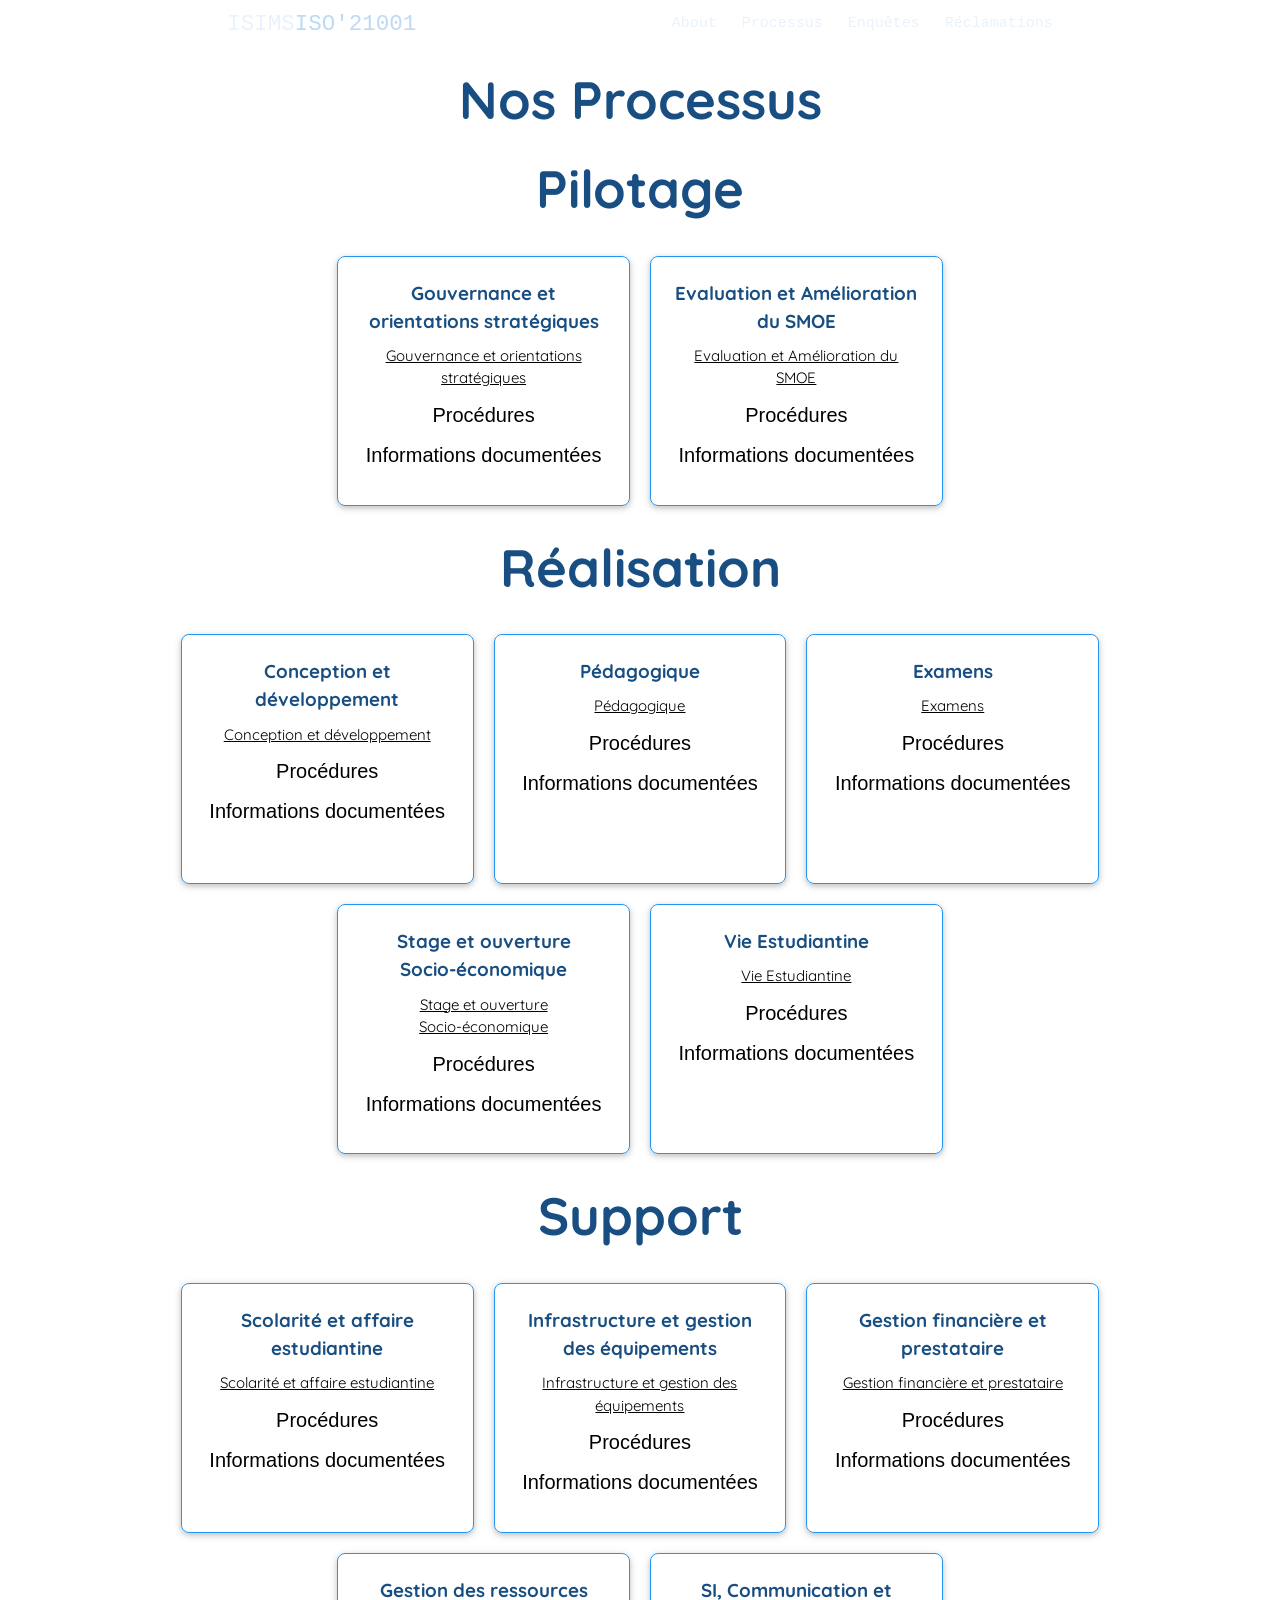
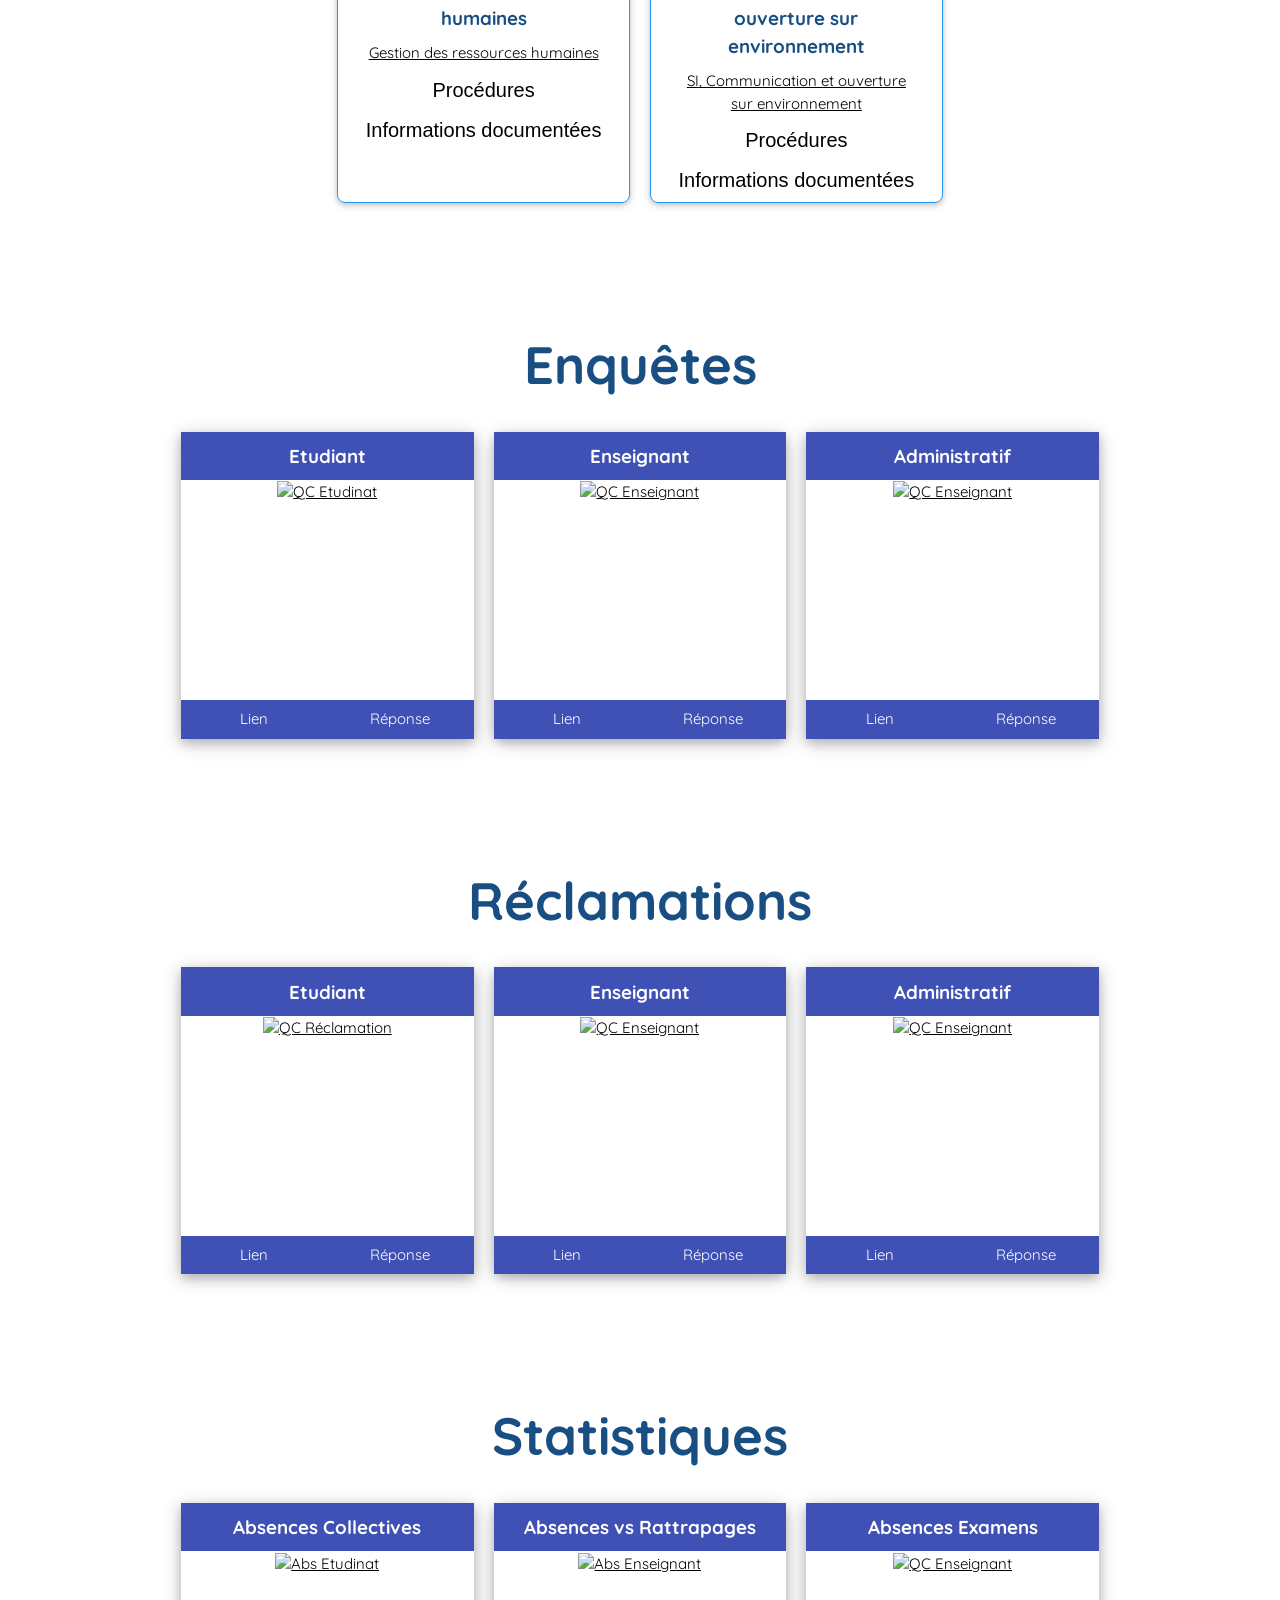
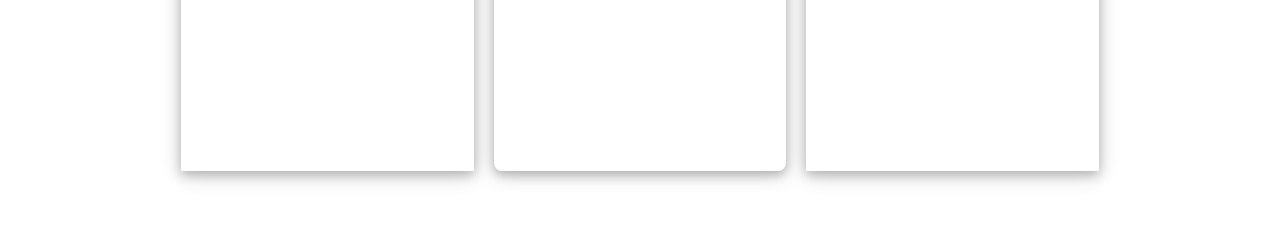
==== index.html @ 94fb9f9e "Add files via upload" ====
<!DOCTYPE html>
<html lang="en">
  <head>
    <meta name="viewport" content="width=device-width, initial-scale=1.0">
    <meta charset="UTF-8">
    <title>ISIMSISO'21001</title>
    <link rel="preconnect" href="https://fonts.googleapis.com">
    <link rel="preconnect" href="https://fonts.gstatic.com" crossorigin>
    <link href="https://fonts.googleapis.com/css2?family=Quicksand&display=swap" rel="stylesheet">
    <link rel="stylesheet" href="https://www.w3schools.com/w3css/4/w3.css">
    <link rel="stylesheet" href="https://www.w3schools.com/lib/w3-colors-highway.css">
    <link rel="stylesheet" href="https://cdnjs.cloudflare.com/ajax/libs/font-awesome/4.7.0/css/font-awesome.min.css">
    <link rel="stylesheet" href="styles.css">
  </head>
  <body>

      <div class="navigation w3-highway-blue w3-container">
        <nav class="nav-container w3-padding-large">
          <div class="logo">
            <a href="#home" >ISIMS<span>ISO'21001</span></a>
          </div>
          <div class="mobile-button">
            <span style="float: right;" onclick="toggleMobileNavigation()">&#9776;</span>
          </div>
          <div class="links">
            <a href="#about" >About</a>
            <a href="#Processus" >Processus</a>
            <a href="#Enquêtes" >Enquêtes</a>
            <a href="#Réclamations" >Réclamations</a>            
          </div>
          <div id="mobile-sidenav" class="mobile-links w3-highway-blue">
            <div class="mobile-logo" style="display: inline;">
              <a href="#home" class="logo">ISIMS<span>SFAX</span></a>
              <span style="width: 100%;"></span>
              <a href="javascript:void(0)" class="closebtn" onclick="toggleMobileNavigation()">&times;</a>
            </div>
            <a href="#about" onclick="toggleMobileNavigation()">About Us</a>
            <a href="#Processus" onclick="toggleMobileNavigation()">Processus</a>
            <a href="#Enquêtes" onclick="toggleMobileNavigation()">Enquêtes</a>
            <a href="#Réclamation" onclick="toggleMobileNavigation()">Réclamation</a>
          </div>
        </nav>
      </div>
      <div class="services container" id="Processus">
        <h2 class="w3-center">Nos Processus</h2>
        <h2 class="w3-center">Pilotage</h2>
        <div class="cards w3-padding-large w3-margin-top">
          <div class="card w3-card-2 w3-padding-large w3-border w3-border-blue w3-round-large">
            <h3>Gouvernance et orientations stratégiques</h3>
            <a href="PGV.html">Gouvernance et orientations stratégiques</a>
            <div class="card-text">
              <h4>Procédures</h4>
              <h4>Informations documentées</h4>
            </div>
          </div>
          <div class="card w3-card-2 w3-padding-large w3-border w3-border-blue w3-round-large">
            <h3>Evaluation et Amélioration du SMOE</h3>
            <a href="PGV.html">Evaluation et Amélioration du SMOE</a>
            <div class="card-text">
              <h4>Procédures</h4>
              <h4>Informations documentées</h4>
            </div>
          </div>
        </div>
        <!--</div>
        <div class="services container" id="Processus">-->
        
                  
          <h2 class="w3-center">Réalisation</h2>
          <div class="cards w3-padding-large w3-margin-top">
          <div class="card w3-card-2 w3-padding-large w3-border w3-border-blue w3-round-large">
            <h3>Conception et développement</h3>
            <a href="Realisation.html#RCP" >Conception et développement</a>
            <div class="card-text">
              <h4>Procédures</h4>
              <h4>Informations documentées</h4>
            </div>
          </div>
          <div class="card w3-card-2 w3-padding-large w3-border w3-border-blue w3-round-large">
            <h3>Pédagogique</h3>
            <a href="Realisation.html#RPD">Pédagogique</a>
            <div class="card-text">
             <h4>Procédures</h4>
             <h4>Informations documentées</h4>
            </div>
          </div>
          <div class="card w3-card-2 w3-padding-large w3-border w3-border-blue w3-round-large">
            <h3>Examens</h3>
            <a href="Realisation.html#REX">Examens</a>
            <div class="card-text">
              <h4>Procédures</h4>
              <h4>Informations documentées</h4>
            </div>
          </div>
          <div class="card w3-card-2 w3-padding-large w3-border w3-border-blue w3-round-large">
            <h3>Stage et ouverture Socio-économique</h3>
            <a href="Realisation.html#RST">Stage et ouverture Socio-économique</a>
             <div class="card-text">
              <h4>Procédures</h4>
              <h4>Informations documentées</h4>
            </div>
          </div>
          <div class="card w3-card-2 w3-padding-large w3-border w3-border-blue w3-round-large">
            <h3>Vie Estudiantine</h3>
            <a href="Realisation.html#RVE">Vie Estudiantine</a>            
             <div class="card-text">
              <h4>Procédures</h4>
              <h4>Informations documentées</h4>
            </div>
          </div>
        </div>
        <!--</div>
        <div class="services container" id="Processus">-->
         <h2 class="w3-center">Support</h2>
          <div class="cards w3-padding-large w3-margin-top">          
           <div class="card w3-card-2 w3-padding-large w3-border w3-border-blue w3-round-large">
            <h3>Scolarité et affaire estudiantine</h3>
            <a href="Support.html#SSE">Scolarité et affaire estudiantine</a>
             <div class="card-text">
             <h4>Procédures</h4>
             <h4>Informations documentées</h4>
            </div>
          </div>
          <div class="card w3-card-2 w3-padding-large w3-border w3-border-blue w3-round-large">
            <h3>Infrastructure et gestion des équipements</h3>
            <a href="Support.html#SSE">Infrastructure et gestion des équipements</a>
             <div class="card-text">
             <h4>Procédures</h4>
              <h4>Informations documentées</h4>
            </div>
          </div>
          <div class="card w3-card-2 w3-padding-large w3-border w3-border-blue w3-round-large">
            <h3>Gestion financière et prestataire</h3>
            <a href="Support.html#SGF">Gestion financière et prestataire</a>            
             <div class="card-text">
              <h4>Procédures</h4>
              <h4>Informations documentées</h4>
            </div>
          </div>
          <div class="card w3-card-2 w3-padding-large w3-border w3-border-blue w3-round-large">
            <h3>Gestion des ressources humaines</h3>
            <a href="Support.html#RSH">Gestion des ressources humaines</a>    
             <div class="card-text">
             <h4>Procédures</h4>
             <h4>Informations documentées</h4>
            </div>
          </div>
          <div class="card w3-card-2 w3-padding-large w3-border w3-border-blue w3-round-large">
            <h3>SI, Communication et ouverture sur environnement</h3>
            <a href="Support.html#SSI">SI, Communication et ouverture sur environnement</a>    
             <div class="card-text">
             <h4>Procédures</h4>
             <h4>Informations documentées</h4>
            </div>
          </div>
        </div>
        </div> 
      </div>
      <div class="careers container" id="Enquêtes">
        <h2 class="w3-center">Enquêtes</h2>
        
        <div class="cards w3-padding-large w3-margin-top">
            <div class="card w3-card-4">
              <header class="w3-container w3-indigo">
                <h3>Etudiant</h3>
              </header>
              <div class="content w3-container">
                <div class="card-text" style="padding-bottom: 18px;">
                  <a href="https://shorturl.at/13BV6">
                  <img src="figures/QCEtu.png" alt="QC Etudinat"></a>
                </div>
              </div>
              <footer class="w3-container" style="padding: 0; display: flex;">
                <a class="w3-button w3-indigo w3-hover-blue" style="flex: 1;" href="https://shorturl.at/WZr6D" target="_blank"> Lien  </a>
                <a class="w3-button w3-indigo w3-hover-blue" style="flex: 1;" href="https://shorturl.at/ybUuu" target="_blank"> Réponse </a>
              </footer>
                </div>

            <div class="card w3-card-4 w3-round-large">
              <header class="w3-container w3-indigo">
                <h3>Enseignant</h3>
              </header>
              <div class="content w3-container">
                <div class="card-text" style="padding-bottom: 18px;">
                 <a href="https://docs.google.com/forms/d/e/1FAIpQLSdhm8moXcMyq6uoHi38skNNVl_fE5RULt7bxk6uy4bRyHBIfw/viewform">
				  
                  <img src="figures/QCEnss.png" aling width="200" height="200" alt="QC Enseignant"></a>
                </div>
              </div>
              <footer class="w3-container" style="padding: 0; display: flex;">
                <a class="w3-button w3-indigo w3-hover-blue" style="flex: 1;" href="https://shorturl.at/3wTGm" target="_blank"> Lien  </a>
                <a class="w3-button w3-indigo w3-hover-blue" style="flex: 1;" href="https://shorturl.at/n8zGJ" target="_blank"> Réponse </a>
              </footer>
             
            </div>

            <div class="card w3-card-4">
              <header class="w3-container w3-indigo">
                <h3>Administratif</h3>
              </header>
              <div class="content w3-container">
                <div class="card-text" style="padding-bottom: 20px;">
                  <a href="https://docs.google.com/forms/d/e/1FAIpQLSfBcawqxEA8gR2qJWgmaJJ5fIQBOP3DpMoL4-CYC4NF0nNQlQ/viewform">
                  <img src="figures/QCAdm.png" alt="QC Enseignant"></a>
                </div>
              </div>
              <footer class="w3-container" style="padding: 0; display: flex;">
                <a class="w3-button w3-indigo w3-hover-blue" style="flex: 1;" href="https://shorturl.at/7Tg56" target="_blank"> Lien  </a>
                <a class="w3-button w3-indigo w3-hover-blue" style="flex: 1;" href="https://shorturl.at/b4x9N" target="_blank"> Réponse </a>
              </footer>

			  
            </div>
        </div>
      </div>
      
      
       <div class="careers container" id="Réclamations">
        <h2 class="w3-center">Réclamations</h2>
        
        <div class="cards w3-padding-large w3-margin-top">
            <div class="card w3-card-4">
              <header class="w3-container w3-indigo">
                <h3>Etudiant</h3>
              </header>
              <div class="content w3-container">
                <div class="card-text" style="padding-bottom: 18px;">
                  <a href="https://docs.google.com/forms/d/e/1FAIpQLSdhm8moXcMyq6uoHi38skNNVl_fE5RULt7bxk6uy4bRyHBIfw/viewform">
                  <img src="figures/QCRec.png" alt="QC Réclamation"></a>
                </div>
              </div>
              <footer class="w3-container" style="padding: 0; display: flex;">
                <a class="w3-button w3-indigo w3-hover-blue" style="flex: 1;" href="https://script.google.com/macros/s/AKfycby4R4XvjvK1Kzv7-ja9Pfa08RZej9KY71TizJNtD1tDAK_VouI4MnRq57Qrc8p8qN6Uew/exec?page=index" target="_blank"> Lien  </a>
                <a class="w3-button w3-indigo w3-hover-blue" style="flex: 1;" href="https://script.google.com/macros/s/AKfycby4R4XvjvK1Kzv7-ja9Pfa08RZej9KY71TizJNtD1tDAK_VouI4MnRq57Qrc8p8qN6Uew/exec?page=admin" target="_blank"> Réponse </a>
              </footer>
                </div>

            <div class="card w3-card-4 w3-round-large">
              <header class="w3-container w3-indigo">
                <h3>Enseignant</h3>
              </header>
              <div class="content w3-container">
                <div class="card-text" style="padding-bottom: 20px;">
                  <a href="https://docs.google.com/forms/d/e/1FAIpQLSdhm8moXcMyq6uoHi38skNNVl_fE5RULt7bxk6uy4bRyHBIfw/viewform">
				          <img src="figures/QCEnss.png" alt="QC Enseignant"></a>
                </div>
              </div>
              <footer class="w3-container" style="padding: 0; display: flex;">
                <a class="w3-button w3-indigo w3-hover-blue" style="flex: 1;" href="https://docs.google.com/forms/d/e/1FAIpQLSfoJTOvEAYz3Cwu1wor4mR6oMPrPi_7rhs3zCyWAKB1Yo8Kug/viewform" target="_blank"> Lien  </a>
                <a class="w3-button w3-indigo w3-hover-blue" style="flex: 1;" href="https://docs.google.com/forms/d/1NCJ3yjBS_pt0lAyHrF9wL2fNBaXjbg640fJLzV3iYVM/edit#responses" target="_blank"> Réponse </a>
              </footer>
             
            </div>

            <div class="card w3-card-4">
              <header class="w3-container w3-indigo">
                <h3>Administratif</h3>
              </header>
              <div class="content w3-container">
                <div class="card-text" style="padding-bottom: 20px;">
                  <a href="https://docs.google.com/forms/d/e/1FAIpQLSfBcawqxEA8gR2qJWgmaJJ5fIQBOP3DpMoL4-CYC4NF0nNQlQ/viewform">
                  <img src="figures/QCAdm.png" alt="QC Enseignant"></a>
                </div>
              </div>
              <footer class="w3-container" style="padding: 0; display: flex;">
                <a class="w3-button w3-indigo w3-hover-blue" style="flex: 1;" href="https://docs.google.com/forms/d/e/1FAIpQLSfBcawqxEA8gR2qJWgmaJJ5fIQBOP3DpMoL4-CYC4NF0nNQlQ/viewform" target="_blank"> Lien  </a>
                <a class="w3-button w3-indigo w3-hover-blue" style="flex: 1;" href="https://docs.google.com/forms/d/1km-dXfB1bt4jmDKGwojfJYHKFM9IsNgKTl-UkIVmLQ8/edit#responses" target="_blank"> Réponse </a>
              </footer>

			  
            </div>
        </div>
      </div>
      
      <div class="careers container" id="Enquêtes">
        <h2 class="w3-center">Statistiques</h2>
        
        <div class="cards w3-padding-large w3-margin-top">
            <div class="card w3-card-4">
              <header class="w3-container w3-indigo">
                <h3>Absences Collectives</h3>
              </header>
              <div class="content w3-container">
                <div class="card-text" style="padding-bottom: 18px;">
                  <a href="https://shorturl.at/TMPUU" target=_blank>
                  <img src="figures/AbsE.jpg" aling width="200" height="200" alt="Abs Etudinat"></a>
                </div>
              </div>
              <!--<footer class="w3-container" style="padding: 0; display: flex;">-->
              <!--  <a class="w3-button w3-indigo w3-hover-blue" style="flex: 1;" href="https://script.google.com/a/macros/isims.usf.tn/s/AKfycbwP-ZHFNft9wl4FXnkyOrGJUD3YEGPDC9UVBzgCL7Wcr0N8cz0MWCRKNOgta-7EuKk5/exec?page=StatAbsColl" target="_blank"> Lien  </a>-->
               <!-- <a class="w3-button w3-indigo w3-hover-blue" style="flex: 1;" href="" target="_blank"> Réponse </a>-->
              <!--</footer>-->
                </div>

            <div class="card w3-card-4 w3-round-large">
              <header class="w3-container w3-indigo">
                <h3>Absences vs Rattrapages</h3>
              </header>
              <div class="content w3-container">
                <div class="card-text" style="padding-bottom: 20px;">
                  <a href="https://shorturl.at/7zyS0" target="_blank">
				  
                  <img src="figures/AbsE.jpg" aling width="200" height="200" alt="Abs Enseignant"></a>
                </div>
              </div>
              
             
            </div>

            <div class="card w3-card-4">
              <header class="w3-container w3-indigo">
                <h3>Absences Examens</h3>
              </header>
              <div class="content w3-container">
                <div class="card-text" style="padding-bottom: 20px;">
                  <a href="https://shorturl.at/NbGaE" target=_blank>
                  <img src="figures/AbsE.jpg" aling width="200" height="200" alt="QC Enseignant"></a>
                </div>
              </div>
              

			  
            </div>
        </div>
      </div>
          
   
  </body>
</html>
---- styles.css ----
:root {
  --nav-link-color: rgba(233, 242, 251, 1);
  --nav-link-hover-color: rgb(190, 217, 243);
  --title-span-color: rgb(24, 78, 129);
  --hero-background: rgb(255, 255, 255);
  --hero-background-gradient: linear-gradient(0deg, rgba(255, 255, 255, 1) 0%, rgba(17, 57, 96, 1) 100%);

  --font-small: 0.5em;
  --font-medium: 1em;
  --font-medium-large: 1.25em;
  --font-large: 1.5rem;
  --font-x-large: 2rem;
  --font-2x-large: 3rem;
  --font-3x-large: 3.5rem;
  --font-4x-large: 4rem;
  --font-5x-large: 4.5rem;
  --font-6x-large: 5rem;
  --font-7x-large: 5.5rem;

  -text-color: rgba(7, 26, 44, 1);

  --transition-slow: 0.6s;
  --transition-medium: 0.4s;
  --transition-fast: 0.2s;
  --transition-fastest: 0.1s;
}

/*Large Desktop*/
/*General CSS*/

html {
  scroll-behavior: smooth;
}

body {
  font-family: "Quicksand", sans-serif;
}

* {
  margin: 0;
  padding: 0;
}

h2,
h3 {
  color: var(--title-span-color);
  font-weight: bold;
}

h2,
h3,
p {
  font-family: "Quicksand", sans-serif;
}

.container {
  width: 60%;
  margin: 0 auto;
}

/*Navigation*/

.navigation {
  width: 100%;
  position: fixed;
  z-index: 100;
  top: 0px;
  height: 50px;
}

.nav-container {
  margin: 0 auto;
  width: 70%;
  height: 100%;
  display: flex;
}

.nav-container .links {
  display: flex;
  width: 100%;
  align-items: center;
  justify-content: flex-end;
  gap: 25px;
  font-family: "Courier New", monospace;
}

.nav-container .logo {
  display: flex;
  width: auto;
  align-items: center;
  min-width: 20%;
  width: auto;
  font-family: "Courier New", monospace;
}

.nav-container .logo span {
  color: var(--nav-link-hover-color);
}

.nav-container .links a,
.nav-container .logo a {
  text-decoration: none;
  color: var(--nav-link-color);
  transition: var(--transition-fast);
}

.nav-container .links a {
  font-size: var(--font-medium);
}

.nav-container .logo a {
  font-size: var(--font-large);
}

.nav-container .links a:hover,
.nav-container .logo a:hover {
  color: var(--nav-link-hover-color);
}

.nav-container .links a:after,
.nav-container .logo a:after {
  display: block;
  content: "";
  border-bottom: 1px solid var(--nav-link-hover-color);
  transform: scaleX(0);
  transition: transform var(--transition-fastest) ease-in-out;
  transform-origin: 100% 50%;
}

.nav-container .logo a:hover:after,
.nav-container .links a:hover:after {
  transform: scaleX(1);
  transform-origin: 0% 50%;
}

.mobile-button {
  display: none;
}

.mobile-logo {
  display: flex !important;
}

.mobile-logo .logo {
  width: auto;
}

.mobile-links {
  height: 100%;
  width: 0;
  position: fixed;
  z-index: 1;
  top: 0;
  left: 0;
  overflow-x: hidden;
  transition: var(--transition-fast);
  padding-top: 20px;
}

.mobile-links a {
  padding: 8px 8px 8px 32px;
  text-decoration: none;
  font-size: 25px;
  color: var(--nav-link-color);
  display: block;
  transition: 0.3s;
}

.mobile-links a:hover {
  color: #f1f1f1;
}

.mobile-links .closebtn {
  font-size: var(--font-x-large);
  margin-right: 25px;
}

/*Hero*/

.hero {
  /* display: flex; */
  min-height: 300px;
  height: 200px;
  /*background-image: url("https://spaces.w3schools.com/images/KRELIShKxTM.jpg");*/
  background-size: cover;
  background-repeat: no-repeat;
  background-position: center center;
  -webkit-box-shadow: inset 0px 0px 300px 0px rgba(255, 255, 255, 0.3);
  -moz-box-shadow: inset 0px 0px 3000px 2000px rgba(255, 255, 255, 0.3);
  box-shadow: inset 0px 0px 100px 2000px rgba(255, 255, 255, 0.8);
}

.hero .text {
  height: 100%;
  display: flex;
  flex-direction: column;
  justify-content: center;
  align-items: center;
  gap: 15px;
  text-align: center;
}

.hero .text .pre-title {
  font-size: var(--font-2x-large);
}
.hero .text .title {
  font-size: var(--font-5x-large);
}
.hero .text .title span {
  color: var(--title-span-color);
  border-bottom: 5px solid var(--title-span-color);
}
.hero .text .post-title {
  font-size: xx-large;
}

/*About*/

.about {
  min-height: 400px;
  display: flex;
  gap: 20px;
  padding: 50px 25px;
}

.about-us {
  min-height: 400px;
  padding: 50px;
}

.about .text-one {
  display: flex;
  flex-direction: column;
  gap: 20px;
  min-height: 400px;
  width: 50%;
}

.about .text-one h2 {
  font-size: var(--font-3x-large);
  width: max-content;
}

.about .text-one p {
  font-size: var(--font-medium-large);
}

.about .text-one a {
  width: max-content;
}

/*Numbers*/

.numbers {
  padding-top: 50px;
  padding-bottom: 50px;
}

.numbers .container {
  display: flex;
  justify-content: space-evenly;
  flex-wrap: wrap;
  gap: 20px;
}

.numbers .container .text {
  text-align: center;
  color: var(--nav-link-color);
  font-size: var(--font-large);
}

.numbers h2 {
  font-size: var(--font-3x-large);
  color: var(--nav-link-color);
}

.numbers .container .text .number {
  font-size: var(--font-3x-large);
}

/*Services*/
.services {
  padding-top: 50px;
  padding-bottom: 50px;
}

.services.container,
.careers.container {
  width: 80%;
}

.services h2,
.careers h2 {
  font-size: var(--font-3x-large);
}

.services .cards,
.careers .cards {
  display: flex;
  flex-wrap: wrap;
  justify-content: center;
  align-items: center;
  gap: 20px;
}

.services .cards .card {
  max-height: 300px;
  height: 250px;
  overflow: auto;
  width: 30%;
  text-align: center;
}

.services .cards .card h3,
.careers .cards .card h3 {
  color: var(--title-span-color);
  font-size: var(--font-medium-large);
}

.services .cards .card .card-text p,
.careers .cards .card .card-text p {
  font-size: var(--font-medium-large);
}

.services .cards .card .card-text p span {
  color: var(--title-span-color);
}

/*Careers*/
.careers {
  padding-top: 50px;
  padding-bottom: 50px;
}

.careers .cards .card {
  width: 30%;
  text-align: center;
}

.careers .cards .card header h3 {
  color: #fff;
}

.careers .cards .card footer {
  width: 100%;
}

.careers .cards .card .content {
  height: 220px;
  overflow: auto;
}

.careers .cards .card .card-text {
  display: flex;
  flex-direction: column;
  justify-content: space-between;
}

/*Contact*/

.contact {
  min-height: 400px;
  display: flex;
  justify-content: flex-end;
  padding: 50px;
}

.contact .form .container {
  display: flex;
  justify-content: flex-end;
  width: 100%;
}

.contact span {
  color: var(--title-span-color);
  transition: var(---transition-fast);
}

.contact span:hover {
  font-weight: bolder;
}

.contact .form .container form {
  width: 80%;
}

.contact .short-contact {
  display: flex;
  flex-direction: column;
  align-items: left;
  min-height: 400px;
}

.contact h2 {
  font-size: var(--font-3x-large);
  width: max-content;
}

.contact .form input[type="text"],
select,
textarea {
  width: 100%;
  padding: 12px;
  border: 1px solid #ccc;
  border-radius: 4px;
  box-sizing: border-box;
  margin-top: 6px;
  margin-bottom: 16px;
  resize: vertical;
}

.contact .form input[type="submit"] {
  background-color: #04aa6d;
  color: white;
  padding: 12px 20px;
  border: none;
  border-radius: 4px;
  cursor: pointer;
}

.contact .form input[type="submit"]:hover {
  background-color: #45a049;
}

/*FOOTER*/
#footer p span {
  color: var(--nav-link-hover-color);
}

/*Utilities*/

.show-medium {
  display: none;
}

@media screen and (max-width: 1200px) {
  .services.container,
  .careers.container {
    width: 100%;
  }
  .services .cards .card {
    height: 200px;
  }
  .services .cards .card .card-text p,
  .careers .cards .card .card-text p {
    font-size: var(--font-medium);
  }
  .contact.container {
    width: 80%;
  }
}

@media screen and (max-width: 1024px) {
  .nav-container {
    width: 80%;
  }

  .container {
    width: 80%;
  }
  .nav-container .links {
    display: none;
  }

  .mobile-button {
    display: flex;
    width: 100%;
    justify-content: flex-end;
    align-items: center;
  }

  .mobile-button span {
    font-size: var(--font-x-large);
    color: var(--nav-link-hover-color);
  }

  .mobile-logo {
    display: flex;
  }
  .mobile-links-active {
    width: 40%;
  }

  .hero .text .pre-title {
    font-size: var(--font-x-large);
  }
  .hero .text .title {
    font-size: var(--font-2x-large);
  }
  .hero .text .post-title {
    font-size: x-large;
  }

  .about .text-one {
    width: 70%;
  }

  .about .text-one h2,
  .contact h2 {
    font-size: var(--font-2x-large);
  }

  .about .text-one p {
    font-size: var(--font-medium);
  }

  .about .text-two ul {
    font-size: var(--font-medium);
  }

  .services .cards .card,
  .careers .cards .card {
    width: 45%;
  }

  .services .cards .card .card-text p {
    font-size: var(--font-medium);
  }

  .careers .cards .card {
    height: auto;
  }
}

@media screen and (max-width: 768px) {
  .mobile-links-active {
    width: 70%;
  }

  .about {
    flex-direction: column;
    text-align: center;
  }

  .about .text-one {
    min-height: 0;
  }

  .about .text-one h2,
  .contact h2 {
    width: 100%;
  }

  .about .text-one a {
    margin: 0 auto;
  }

  .about .text-one {
    width: 100%;
  }
  .about .text-two {
    width: 100%;
  }

  .numbers .container {
    justify-content: center;
    flex-direction: column;
  }

  .show-medium {
    display: block;
  }

  .services .cards .card,
  .careers .cards .card {
    width: 100%;
  }

  .services .cards .card {
    height: auto;
  }

  .services .cards .card .card-text p {
    font-size: var(--font-medium);
  }

  .contact {
    flex-direction: column;
    justify-content: center;
  }

  .contact .short-contact {
    width: 100%;
    min-height: 0;
    justify-content: center;
  }

  .contact .short-contact h2 {
    width: fit-content;
  }

  .contact .container {
    width: 90%;
  }

  .contact .form .container form {
    width: 100%;
  }
}

@media screen and (max-width: 480px) {
  html,
  body {
    overflow-x: none;
  }

  .nav-container {
    width: 90% !important;
  }

  .hero {
    height: 400px;
    width: 100%;
  }

  .hero .text .pre-title {
    font-size: var(--font-large);
  }
  .hero .text .title,
  .contact h2,
  .services h2,
  .careers h2 {
    font-size: var(--font-x-large);
  }
  .hero .text .post-title {
    font-size: large;
  }

  .mobile-links-active {
    width: 100%;
  }

  .services {
    padding: 0 !important;
  }

  .services.container,
  .about.container,
  .careers.container {
    width: 100%;
  }

  .contact {
    padding: 10px;
  }

  .contact p {
    font-size: var(--font-medium-large) !important;
  }

  .contact .container {
    width: 100%;
  }
}
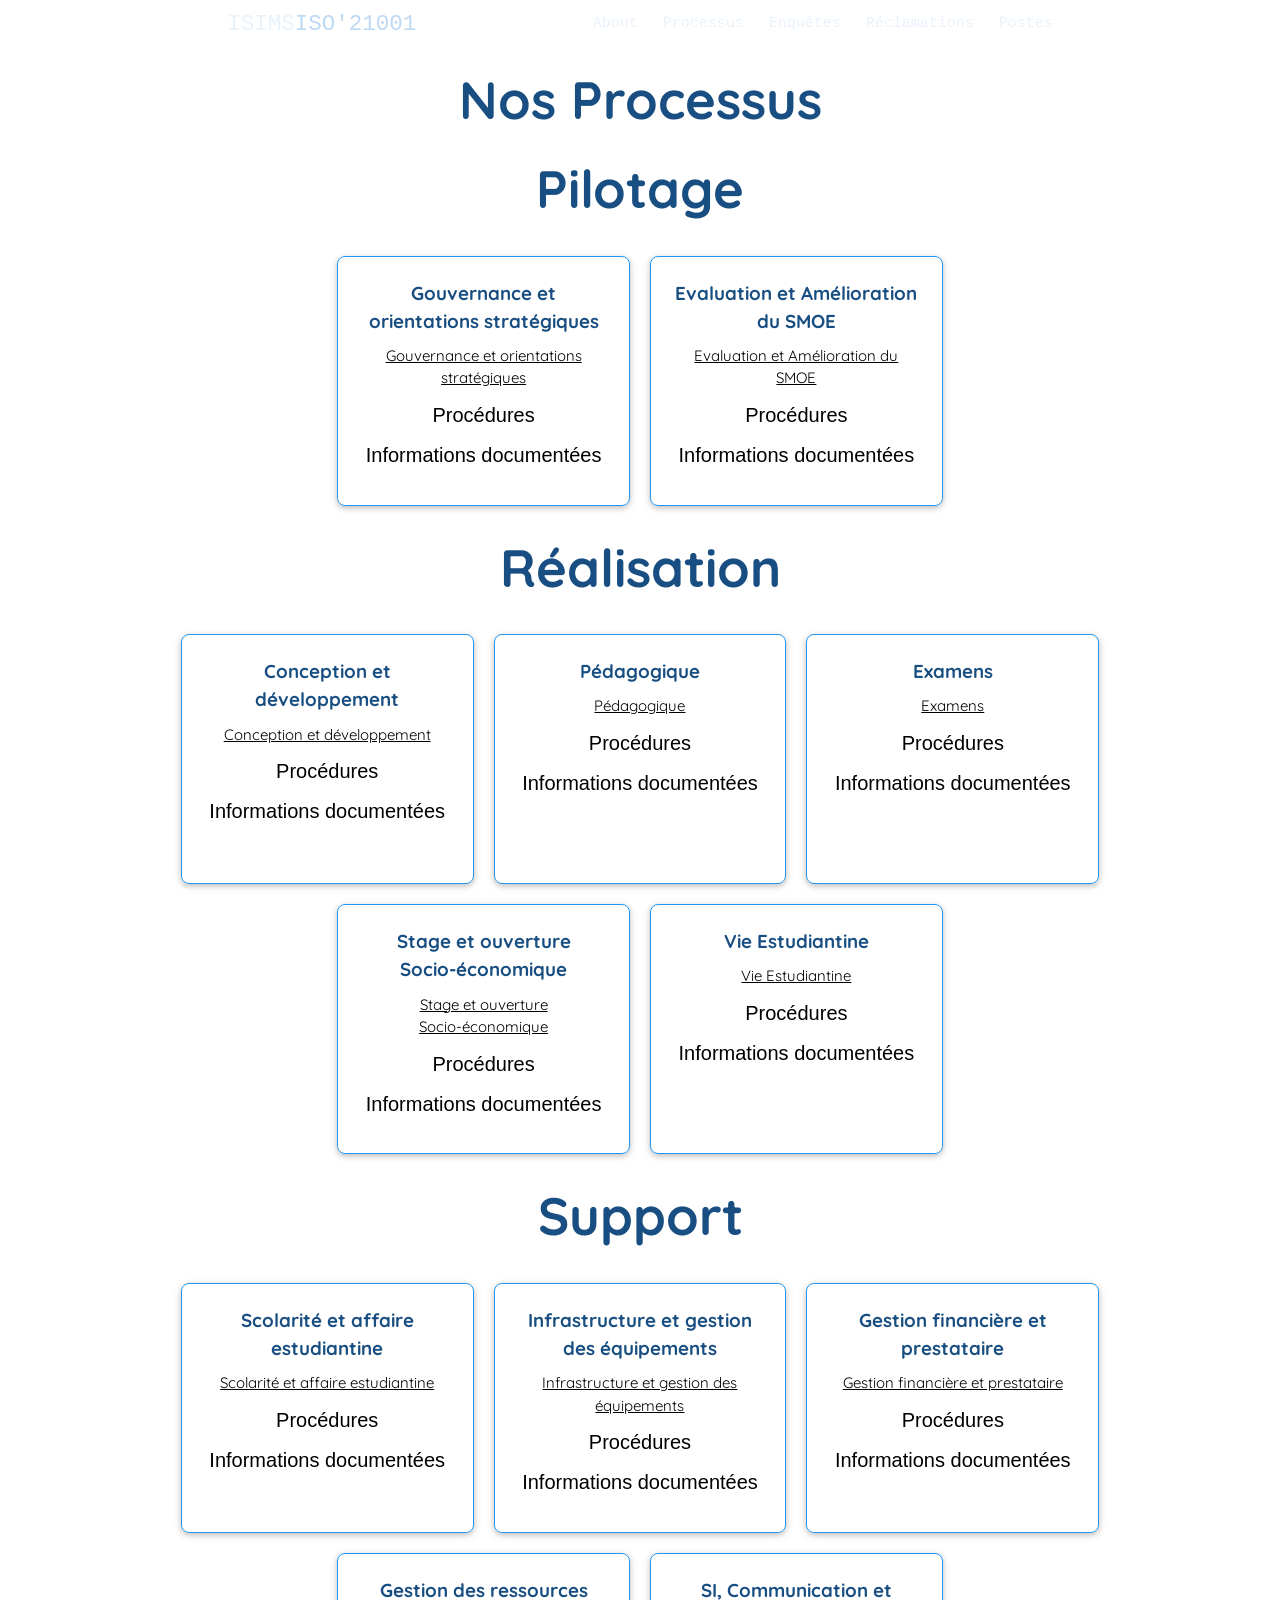
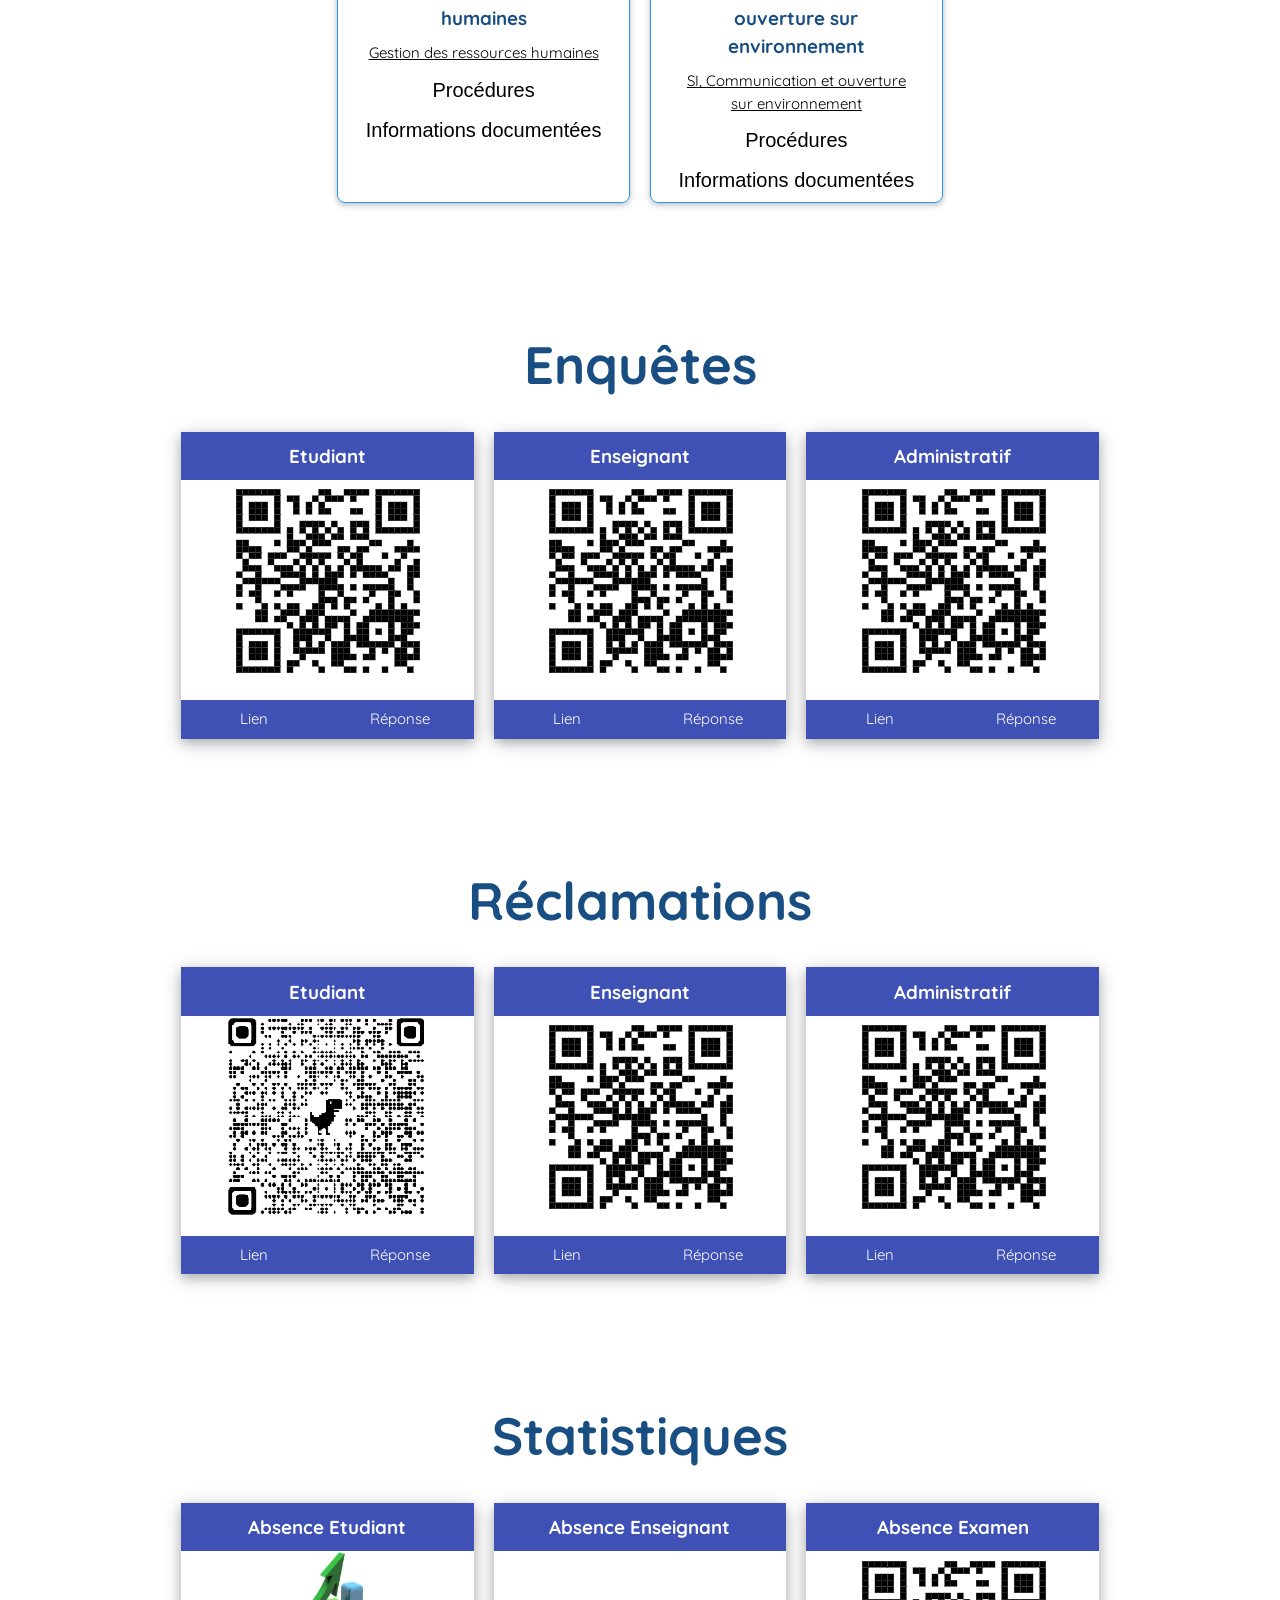
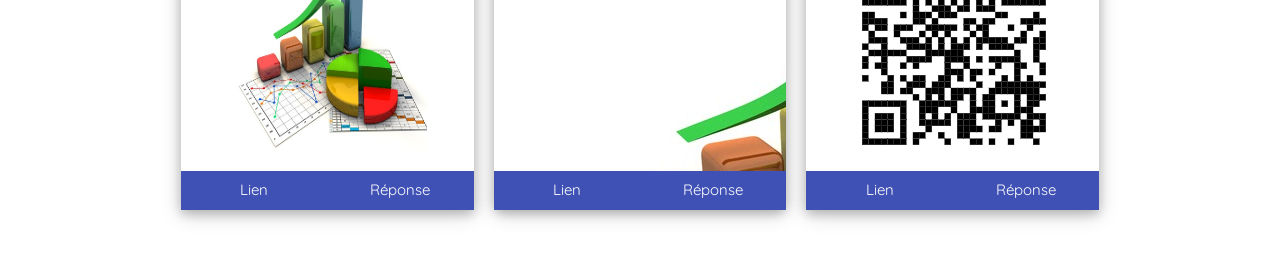
==== commit 6c0f73ee: "Add files via upload" ====
--- a/index.html
+++ b/index.html
@@ -27,7 +27,8 @@
             <a href="#about" >About</a>
             <a href="#Processus" >Processus</a>
             <a href="#Enquêtes" >Enquêtes</a>
-            <a href="#Réclamations" >Réclamations</a>            
+            <a href="#Réclamations" >Réclamations</a>     
+            <a href="FPoste.html" >Postes</a>  
           </div>
           <div id="mobile-sidenav" class="mobile-links w3-highway-blue">
             <div class="mobile-logo" style="display: inline;">
@@ -39,6 +40,7 @@
             <a href="#Processus" onclick="toggleMobileNavigation()">Processus</a>
             <a href="#Enquêtes" onclick="toggleMobileNavigation()">Enquêtes</a>
             <a href="#Réclamation" onclick="toggleMobileNavigation()">Réclamation</a>
+            <a href="FPoste.html" onclick="toggleMobileNavigation()">Postes</a>
           </div>
         </nav>
       </div>
@@ -279,46 +281,52 @@
         <div class="cards w3-padding-large w3-margin-top">
             <div class="card w3-card-4">
               <header class="w3-container w3-indigo">
-                <h3>Absences Collectives</h3>
+                <h3>Absence Etudiant</h3>
               </header>
               <div class="content w3-container">
                 <div class="card-text" style="padding-bottom: 18px;">
-                  <a href="https://shorturl.at/TMPUU" target=_blank>
+                  <a href="https://docs.google.com/forms/d/e/1FAIpQLSdhm8moXcMyq6uoHi38skNNVl_fE5RULt7bxk6uy4bRyHBIfw/viewform">
                   <img src="figures/AbsE.jpg" aling width="200" height="200" alt="Abs Etudinat"></a>
                 </div>
               </div>
-              <!--<footer class="w3-container" style="padding: 0; display: flex;">-->
-              <!--  <a class="w3-button w3-indigo w3-hover-blue" style="flex: 1;" href="https://script.google.com/a/macros/isims.usf.tn/s/AKfycbwP-ZHFNft9wl4FXnkyOrGJUD3YEGPDC9UVBzgCL7Wcr0N8cz0MWCRKNOgta-7EuKk5/exec?page=StatAbsColl" target="_blank"> Lien  </a>-->
-               <!-- <a class="w3-button w3-indigo w3-hover-blue" style="flex: 1;" href="" target="_blank"> Réponse </a>-->
-              <!--</footer>-->
+              <footer class="w3-container" style="padding: 0; display: flex;">
+                <a class="w3-button w3-indigo w3-hover-blue" style="flex: 1;" href="https://script.google.com/a/macros/isims.usf.tn/s/AKfycbwP-ZHFNft9wl4FXnkyOrGJUD3YEGPDC9UVBzgCL7Wcr0N8cz0MWCRKNOgta-7EuKk5/exec?page=StatAbsColl" target="_blank"> Lien  </a>
+                <a class="w3-button w3-indigo w3-hover-blue" style="flex: 1;" href="" target="_blank"> Réponse </a>
+              </footer>
                 </div>
 
             <div class="card w3-card-4 w3-round-large">
               <header class="w3-container w3-indigo">
-                <h3>Absences vs Rattrapages</h3>
-              </header>
-              <div class="content w3-container">
-                <div class="card-text" style="padding-bottom: 20px;">
-                  <a href="https://shorturl.at/7zyS0" target="_blank">
+                <h3>Absence Enseignant</h3>
+              </header>
+              <div class="content w3-container">
+                <div class="card-text" style="padding-bottom: 20px;">
+                  <a href="https://shorturl.at/guMSB">
 				  
-                  <img src="figures/AbsE.jpg" aling width="200" height="200" alt="Abs Enseignant"></a>
-                </div>
-              </div>
-              
+                  <img src="figures/AbsE.jpg" alt="Abs Enseignant"></a>
+                </div>
+              </div>
+              <footer class="w3-container" style="padding: 0; display: flex;">
+                <a class="w3-button w3-indigo w3-hover-blue" style="flex: 1;" href="https://shorturl.at/G7OWS" target="_blank"> Lien  </a>
+                <a class="w3-button w3-indigo w3-hover-blue" style="flex: 1;" href="" target="_blank"> Réponse </a>
+              </footer>
              
             </div>
 
             <div class="card w3-card-4">
               <header class="w3-container w3-indigo">
-                <h3>Absences Examens</h3>
-              </header>
-              <div class="content w3-container">
-                <div class="card-text" style="padding-bottom: 20px;">
-                  <a href="https://shorturl.at/NbGaE" target=_blank>
-                  <img src="figures/AbsE.jpg" aling width="200" height="200" alt="QC Enseignant"></a>
-                </div>
-              </div>
-              
+                <h3>Absence Examen</h3>
+              </header>
+              <div class="content w3-container">
+                <div class="card-text" style="padding-bottom: 20px;">
+                  <a href="https://docs.google.com/forms/d/e/1FAIpQLSfBcawqxEA8gR2qJWgmaJJ5fIQBOP3DpMoL4-CYC4NF0nNQlQ/viewform">
+                  <img src="figures/QCAdm.png" alt="QC Enseignant"></a>
+                </div>
+              </div>
+              <footer class="w3-container" style="padding: 0; display: flex;">
+                <a class="w3-button w3-indigo w3-hover-blue" style="flex: 1;" href="https://shorturl.at/vbYG7" target="_blank"> Lien  </a>
+                <a class="w3-button w3-indigo w3-hover-blue" style="flex: 1;" href="" target="_blank"> Réponse </a>
+              </footer>
 
 			  
             </div>
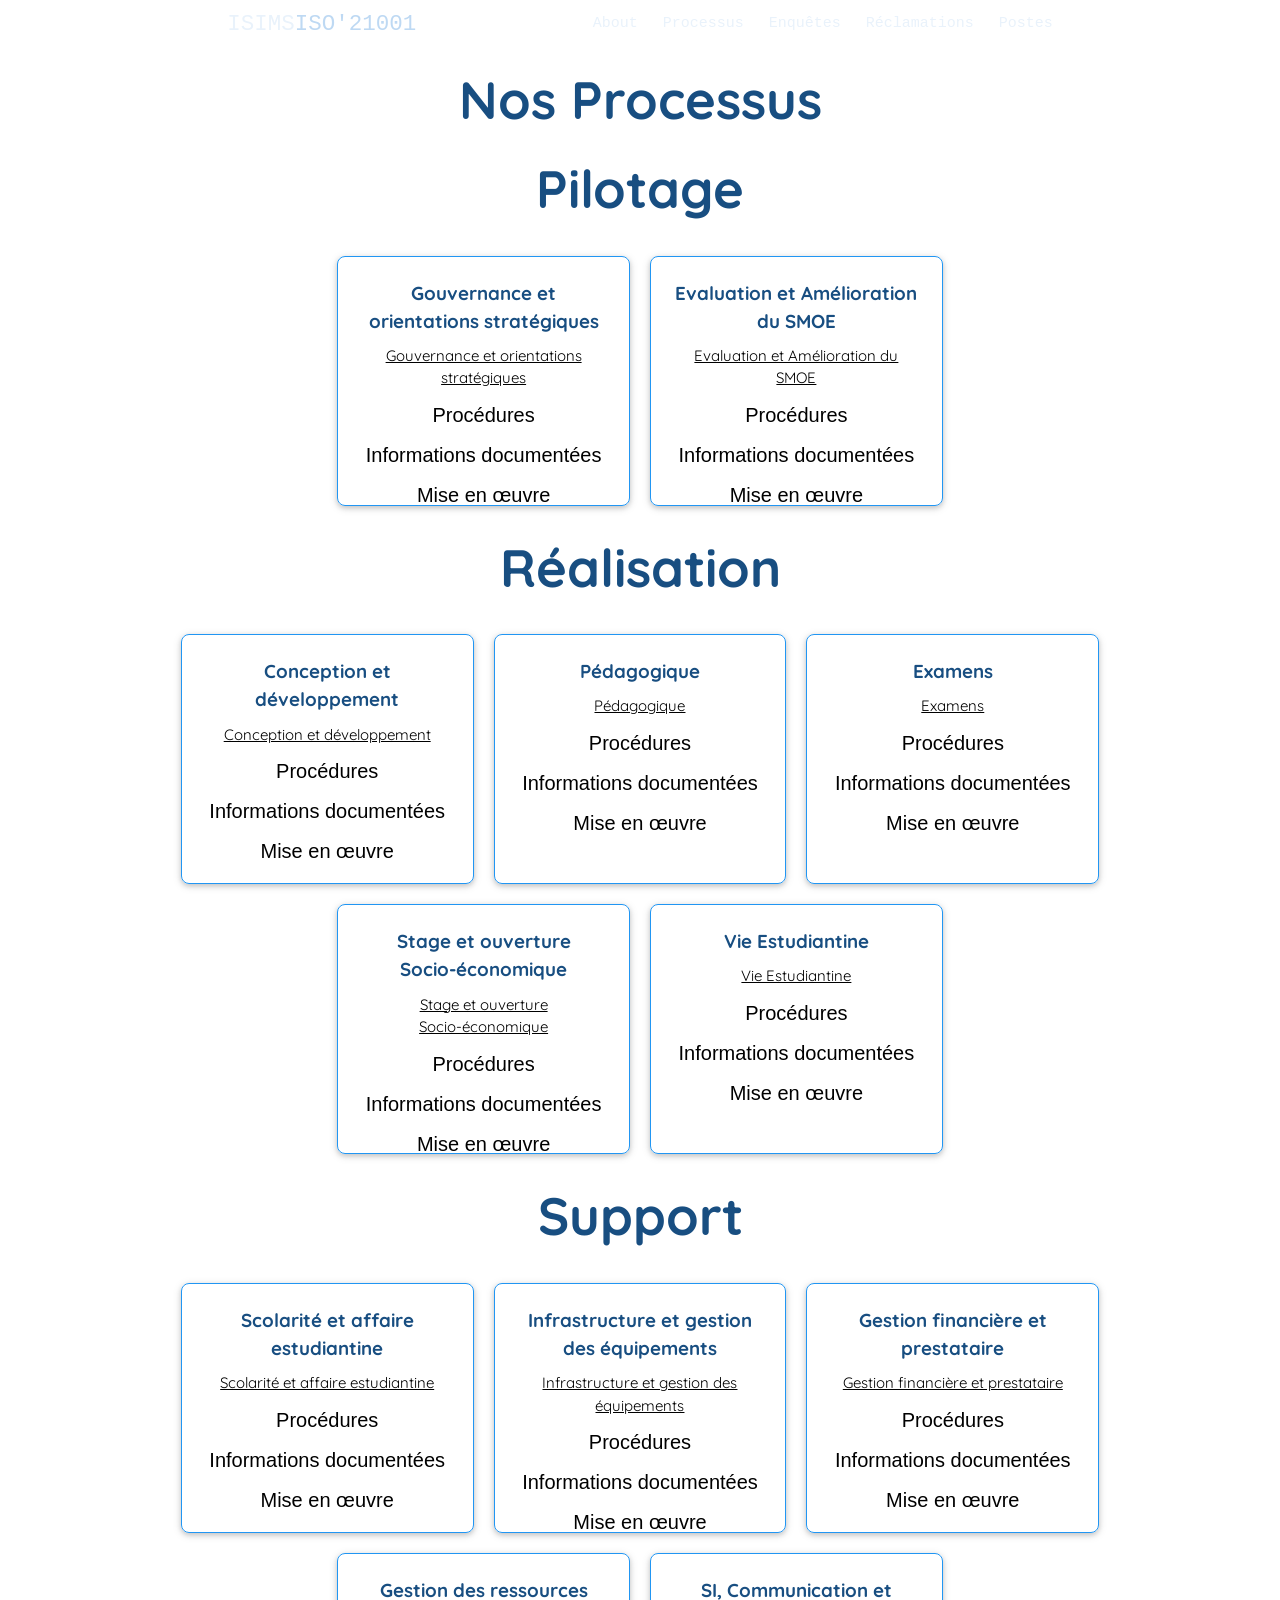
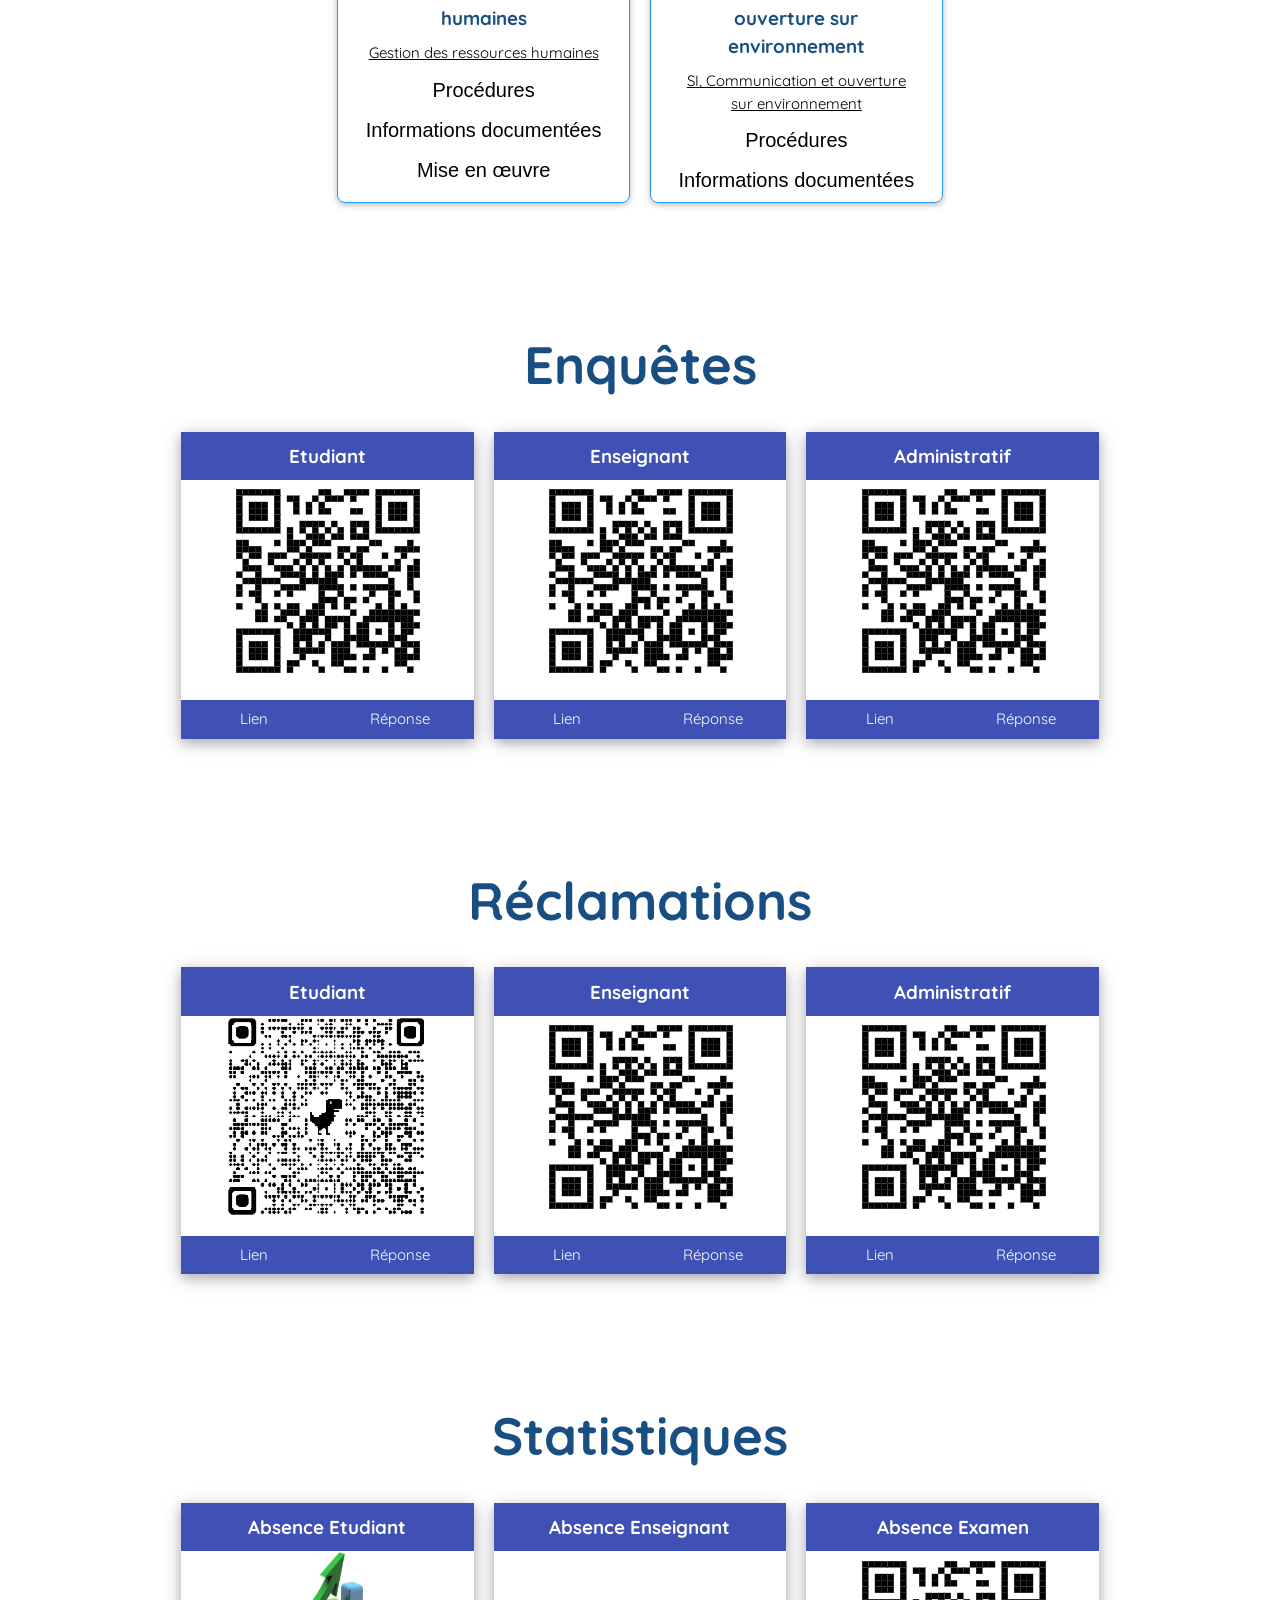
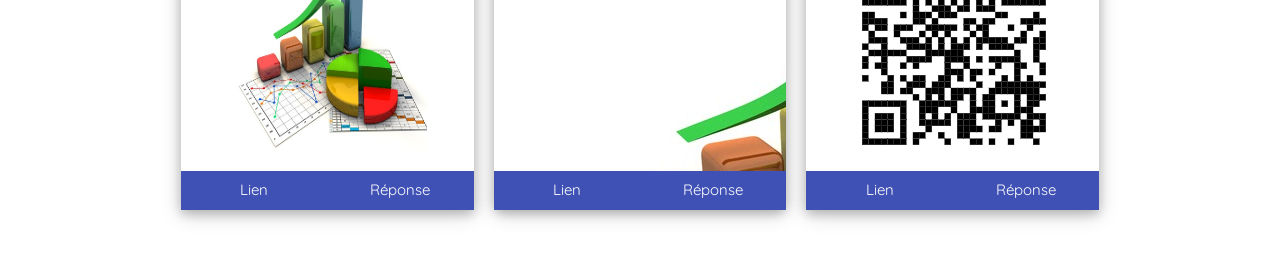
==== commit c126390d: "Add files via upload" ====
--- a/index.html
+++ b/index.html
@@ -54,6 +54,7 @@
             <div class="card-text">
               <h4>Procédures</h4>
               <h4>Informations documentées</h4>
+              <h4>Mise en œuvre</h4>
             </div>
           </div>
           <div class="card w3-card-2 w3-padding-large w3-border w3-border-blue w3-round-large">
@@ -62,6 +63,7 @@
             <div class="card-text">
               <h4>Procédures</h4>
               <h4>Informations documentées</h4>
+              <h4>Mise en œuvre</h4>
             </div>
           </div>
         </div>
@@ -77,6 +79,7 @@
             <div class="card-text">
               <h4>Procédures</h4>
               <h4>Informations documentées</h4>
+              <h4>Mise en œuvre</h4>
             </div>
           </div>
           <div class="card w3-card-2 w3-padding-large w3-border w3-border-blue w3-round-large">
@@ -85,6 +88,7 @@
             <div class="card-text">
              <h4>Procédures</h4>
              <h4>Informations documentées</h4>
+             <h4>Mise en œuvre</h4>
             </div>
           </div>
           <div class="card w3-card-2 w3-padding-large w3-border w3-border-blue w3-round-large">
@@ -93,6 +97,7 @@
             <div class="card-text">
               <h4>Procédures</h4>
               <h4>Informations documentées</h4>
+              <h4>Mise en œuvre</h4>
             </div>
           </div>
           <div class="card w3-card-2 w3-padding-large w3-border w3-border-blue w3-round-large">
@@ -101,6 +106,7 @@
              <div class="card-text">
               <h4>Procédures</h4>
               <h4>Informations documentées</h4>
+              <h4>Mise en œuvre</h4>
             </div>
           </div>
           <div class="card w3-card-2 w3-padding-large w3-border w3-border-blue w3-round-large">
@@ -109,6 +115,7 @@
              <div class="card-text">
               <h4>Procédures</h4>
               <h4>Informations documentées</h4>
+              <h4>Mise en œuvre</h4>
             </div>
           </div>
         </div>
@@ -122,6 +129,7 @@
              <div class="card-text">
              <h4>Procédures</h4>
              <h4>Informations documentées</h4>
+             <h4>Mise en œuvre</h4>
             </div>
           </div>
           <div class="card w3-card-2 w3-padding-large w3-border w3-border-blue w3-round-large">
@@ -130,6 +138,7 @@
              <div class="card-text">
              <h4>Procédures</h4>
               <h4>Informations documentées</h4>
+              <h4>Mise en œuvre</h4>
             </div>
           </div>
           <div class="card w3-card-2 w3-padding-large w3-border w3-border-blue w3-round-large">
@@ -138,6 +147,7 @@
              <div class="card-text">
               <h4>Procédures</h4>
               <h4>Informations documentées</h4>
+              <h4>Mise en œuvre</h4>
             </div>
           </div>
           <div class="card w3-card-2 w3-padding-large w3-border w3-border-blue w3-round-large">
@@ -146,6 +156,7 @@
              <div class="card-text">
              <h4>Procédures</h4>
              <h4>Informations documentées</h4>
+             <h4>Mise en œuvre</h4>
             </div>
           </div>
           <div class="card w3-card-2 w3-padding-large w3-border w3-border-blue w3-round-large">
@@ -154,6 +165,7 @@
              <div class="card-text">
              <h4>Procédures</h4>
              <h4>Informations documentées</h4>
+             <h4>Mise en œuvre</h4>
             </div>
           </div>
         </div>
